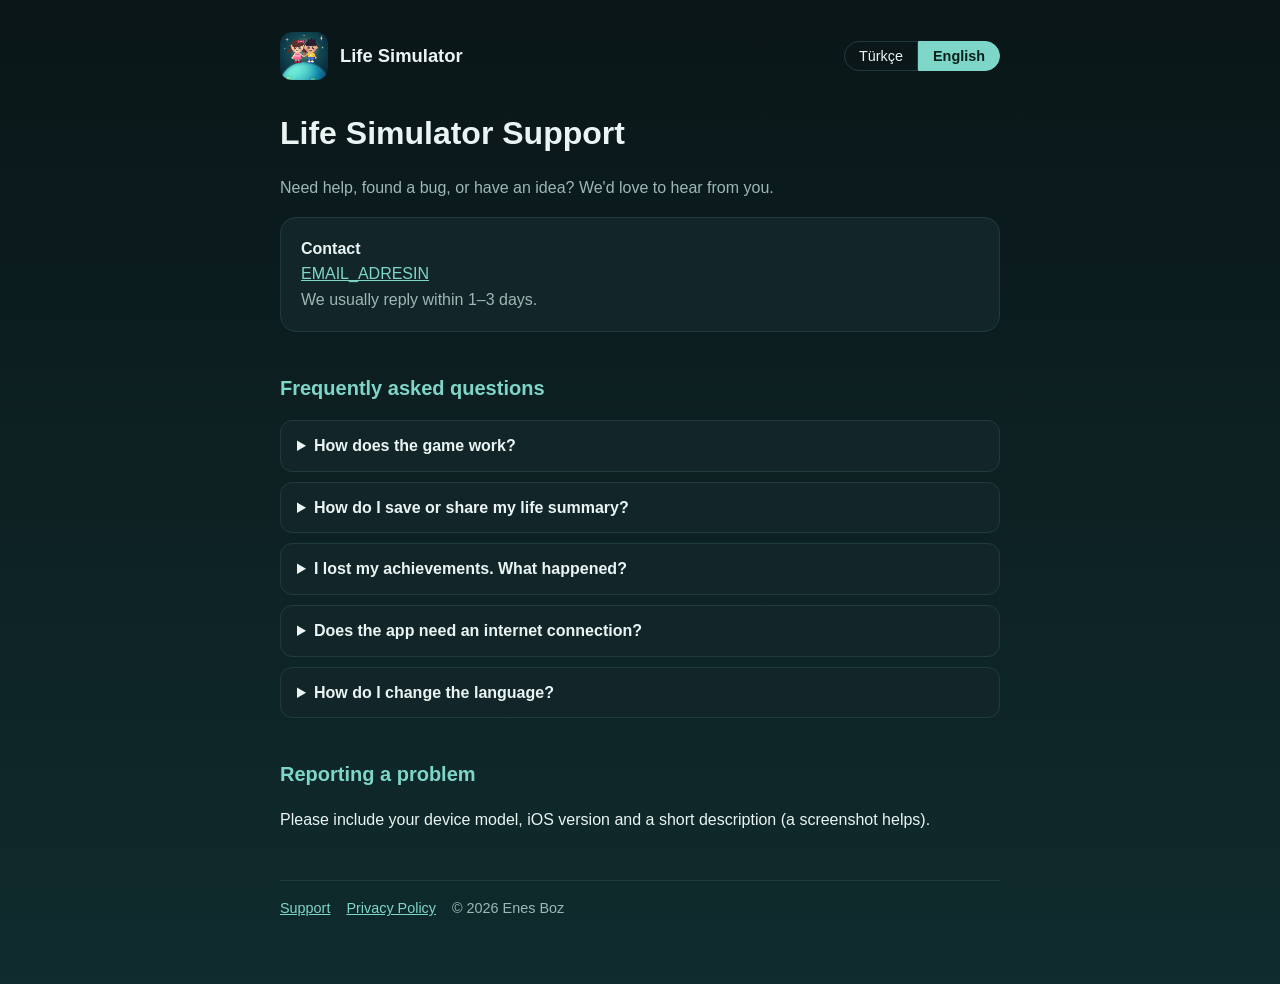
==== index.html @ 26c109a1 "Guncelleme Çar 25.11.2026 14:42" ====
<!doctype html><html lang="en"><head><meta charset="utf-8"><meta name="viewport" content="width=device-width,initial-scale=1"><link rel="stylesheet" href="style.css"><script src="lang.js"></script><title>Life Simulator – Support</title><meta name="description" content="Support for Life Simulator: Different Life"></head><body><div class="wrap"><header><div class="brand"><img src="icon.png" alt="" onerror="this.style.display=&quot;none&quot;"><span>Life Simulator</span></div><div class="lang"><button data-set="tr">Türkçe</button><button data-set="en">English</button></div></header>
<h1><span data-l="en">Life Simulator Support</span><span data-l="tr">Life Simulator Destek</span></h1>
<p class="muted"><span data-l="en">Need help, found a bug, or have an idea? We'd love to hear from you.</span><span data-l="tr">Yardıma mı ihtiyacın var, bir hata mı buldun ya da bir fikrin mi var? Bize yazabilirsin.</span></p>
<div class="card"><strong><span data-l="en">Contact</span><span data-l="tr">İletişim</span></strong><br>
<a href="mailto:EMAIL_ADRESIN">EMAIL_ADRESIN</a><br>
<span class="muted"><span data-l="en">We usually reply within 1–3 days.</span><span data-l="tr">Genellikle 1–3 gün içinde yanıt veriyoruz.</span></span></div>
<h2><span data-l="en">Frequently asked questions</span><span data-l="tr">Sık sorulan sorular</span></h2>
<details><summary><span data-l="en">How does the game work?</span><span data-l="tr">Oyun nasıl işliyor?</span></summary><p><span data-l="en">You are born in a random country, weighted by real population statistics. Your choices, relationships, careers and luck shape your life until the end.</span><span data-l="tr">Gerçek nüfus istatistiklerine göre rastgele bir ülkede doğarsın. Seçimlerin, ilişkilerin, mesleğin ve şansın hayatını sonuna kadar şekillendirir.</span></p></details>
<details><summary><span data-l="en">How do I save or share my life summary?</span><span data-l="tr">Hayat özetimi nasıl kaydeder veya paylaşırım?</span></summary><p><span data-l="en">At the end of a life, open the Life Summary screen and tap "Save as image" or "Share image". Saving needs permission to add photos to your library.</span><span data-l="tr">Hayat bittiğinde Hayat Özeti ekranında "Görsel olarak kaydet" veya "Görseli paylaş" düğmesine dokun. Kaydetmek için galeriye fotoğraf ekleme izni gerekir.</span></p></details>
<details><summary><span data-l="en">I lost my achievements. What happened?</span><span data-l="tr">Başarımlarım kayboldu, ne oldu?</span></summary><p><span data-l="en">Achievements are stored only on your device. Deleting the app or resetting the device removes them, and they cannot be restored.</span><span data-l="tr">Başarımlar yalnızca cihazında saklanır. Uygulamayı silmek veya cihazı sıfırlamak onları siler ve geri getirilemez.</span></p></details>
<details><summary><span data-l="en">Does the app need an internet connection?</span><span data-l="tr">Uygulama internet gerektiriyor mu?</span></summary><p><span data-l="en">No. The game runs fully offline.</span><span data-l="tr">Hayır, oyun tamamen çevrimdışı çalışır.</span></p></details>
<details><summary><span data-l="en">How do I change the language?</span><span data-l="tr">Dili nasıl değiştiririm?</span></summary><p><span data-l="en">Use the Türkçe / English switch on the home screen.</span><span data-l="tr">Ana ekrandaki Türkçe / English anahtarını kullan.</span></p></details>
<h2><span data-l="en">Reporting a problem</span><span data-l="tr">Sorun bildirme</span></h2>
<p><span data-l="en">Please include your device model, iOS version and a short description (a screenshot helps).</span><span data-l="tr">Lütfen cihaz modelini, iOS sürümünü ve kısa bir açıklamayı ekle (ekran görüntüsü çok yardımcı olur).</span></p>
<footer><a href="index.html"><span data-l="en">Support</span><span data-l="tr">Destek</span></a><a href="privacy.html"><span data-l="en">Privacy Policy</span><span data-l="tr">Gizlilik Politikası</span></a><span>© 2026 Enes Boz</span></footer></div></body></html>
---- style.css ----
:root{--bg:#0b1618;--card:#12262a;--text:#eaf4f2;--muted:#9db8b4;--accent:#7ed6c8;--line:#1f3b3f}
*{box-sizing:border-box}
body{margin:0;font-family:-apple-system,BlinkMacSystemFont,"Segoe UI",Roboto,Helvetica,Arial,sans-serif;background:linear-gradient(180deg,#0a1618,#123436 140%);color:var(--text);line-height:1.6;min-height:100vh}
.wrap{max-width:760px;margin:0 auto;padding:32px 20px 64px}
header{display:flex;align-items:center;justify-content:space-between;gap:12px;margin-bottom:28px}
.brand{display:flex;align-items:center;gap:12px;font-weight:700;font-size:1.15rem}
.brand img{width:48px;height:48px;border-radius:12px}
.lang button{background:transparent;color:var(--text);border:1px solid var(--line);padding:6px 14px;cursor:pointer;font-size:.9rem}
.lang button:first-child{border-radius:999px 0 0 999px}.lang button:last-child{border-radius:0 999px 999px 0}
.lang button.on{background:var(--accent);color:#06201c;border-color:var(--accent);font-weight:600}
h1{font-size:2rem;margin:.2em 0}h2{font-size:1.25rem;margin-top:2em;color:var(--accent)}
p,li{color:var(--text)}.muted{color:var(--muted)}
.card{background:var(--card);border:1px solid var(--line);border-radius:16px;padding:18px 20px;margin:14px 0}
a{color:var(--accent)}
details{background:var(--card);border:1px solid var(--line);border-radius:12px;padding:12px 16px;margin:10px 0}
summary{cursor:pointer;font-weight:600}
footer{margin-top:48px;padding-top:16px;border-top:1px solid var(--line);color:var(--muted);font-size:.9rem;display:flex;flex-wrap:wrap;gap:16px}
[data-l]{display:none}html[lang=en] [data-l=en],html[lang=tr] [data-l=tr]{display:revert}
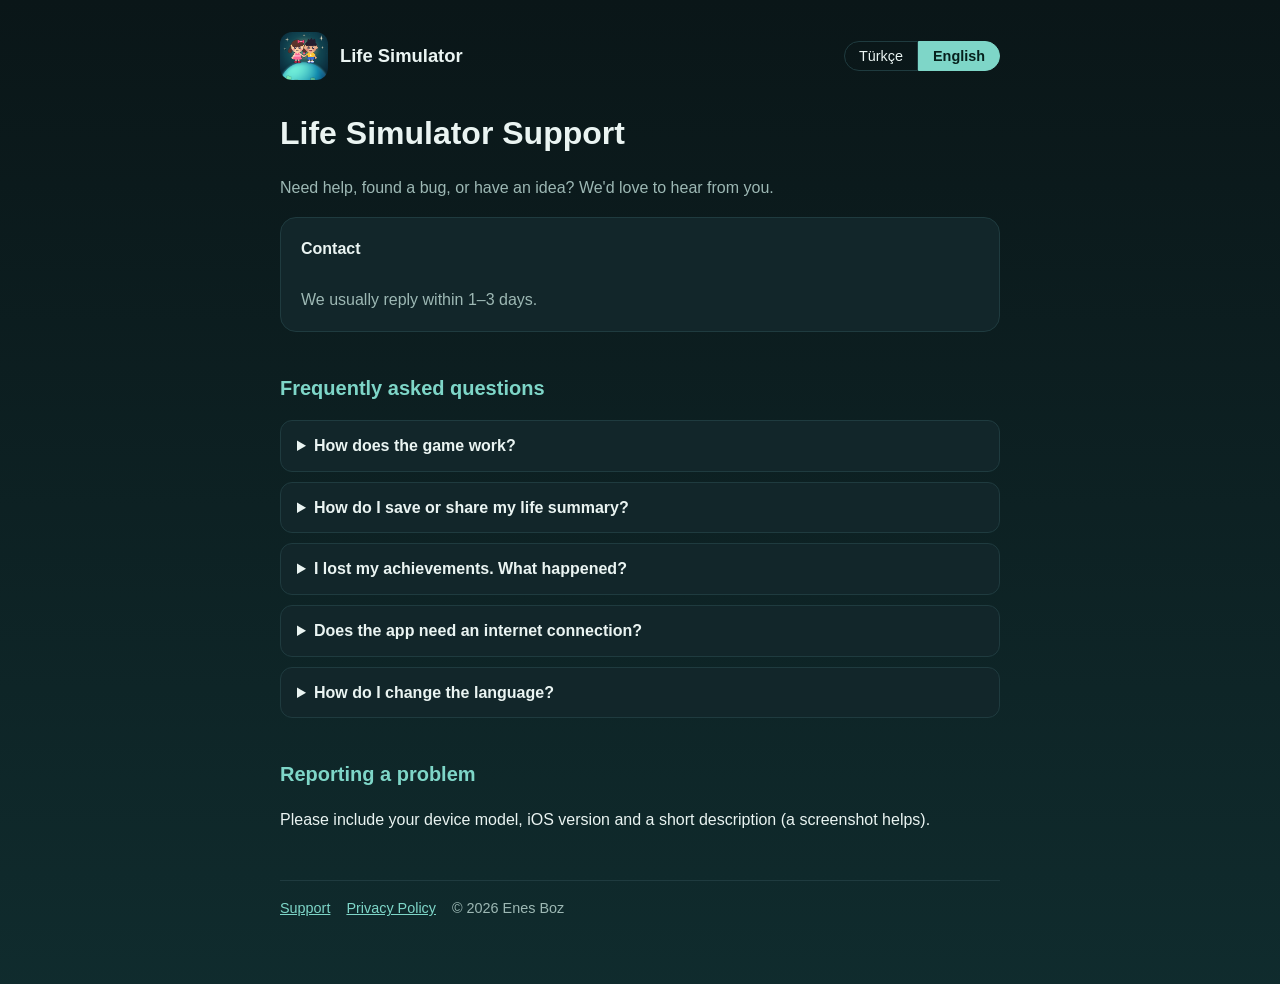
==== commit 896e99c4: "Fix email display in index.html Updated contact email display in the support section." ====
--- a/index.html
+++ b/index.html
@@ -2,7 +2,7 @@
 <h1><span data-l="en">Life Simulator Support</span><span data-l="tr">Life Simulator Destek</span></h1>
 <p class="muted"><span data-l="en">Need help, found a bug, or have an idea? We'd love to hear from you.</span><span data-l="tr">Yardıma mı ihtiyacın var, bir hata mı buldun ya da bir fikrin mi var? Bize yazabilirsin.</span></p>
 <div class="card"><strong><span data-l="en">Contact</span><span data-l="tr">İletişim</span></strong><br>
-<a href="mailto:EMAIL_ADRESIN">EMAIL_ADRESIN</a><br>
+<a href="mailto:enesboz446@gmail.com"></a><br>
 <span class="muted"><span data-l="en">We usually reply within 1–3 days.</span><span data-l="tr">Genellikle 1–3 gün içinde yanıt veriyoruz.</span></span></div>
 <h2><span data-l="en">Frequently asked questions</span><span data-l="tr">Sık sorulan sorular</span></h2>
 <details><summary><span data-l="en">How does the game work?</span><span data-l="tr">Oyun nasıl işliyor?</span></summary><p><span data-l="en">You are born in a random country, weighted by real population statistics. Your choices, relationships, careers and luck shape your life until the end.</span><span data-l="tr">Gerçek nüfus istatistiklerine göre rastgele bir ülkede doğarsın. Seçimlerin, ilişkilerin, mesleğin ve şansın hayatını sonuna kadar şekillendirir.</span></p></details>
@@ -11,5 +11,5 @@
 <details><summary><span data-l="en">Does the app need an internet connection?</span><span data-l="tr">Uygulama internet gerektiriyor mu?</span></summary><p><span data-l="en">No. The game runs fully offline.</span><span data-l="tr">Hayır, oyun tamamen çevrimdışı çalışır.</span></p></details>
 <details><summary><span data-l="en">How do I change the language?</span><span data-l="tr">Dili nasıl değiştiririm?</span></summary><p><span data-l="en">Use the Türkçe / English switch on the home screen.</span><span data-l="tr">Ana ekrandaki Türkçe / English anahtarını kullan.</span></p></details>
 <h2><span data-l="en">Reporting a problem</span><span data-l="tr">Sorun bildirme</span></h2>
-<p><span data-l="en">Please include your device model, iOS version and a short description (a screenshot helps).</span><span data-l="tr">Lütfen cihaz modelini, iOS sürümünü ve kısa bir açıklamayı ekle (ekran görüntüsü çok yardımcı olur).</span></p>
+<p><span data-l="en">Please include your device model, iOS version and a short description (a screenshot helps).</span><span data-l="tr">enesboz446@gmail.com</span></p>
 <footer><a href="index.html"><span data-l="en">Support</span><span data-l="tr">Destek</span></a><a href="privacy.html"><span data-l="en">Privacy Policy</span><span data-l="tr">Gizlilik Politikası</span></a><span>© 2026 Enes Boz</span></footer></div></body></html>
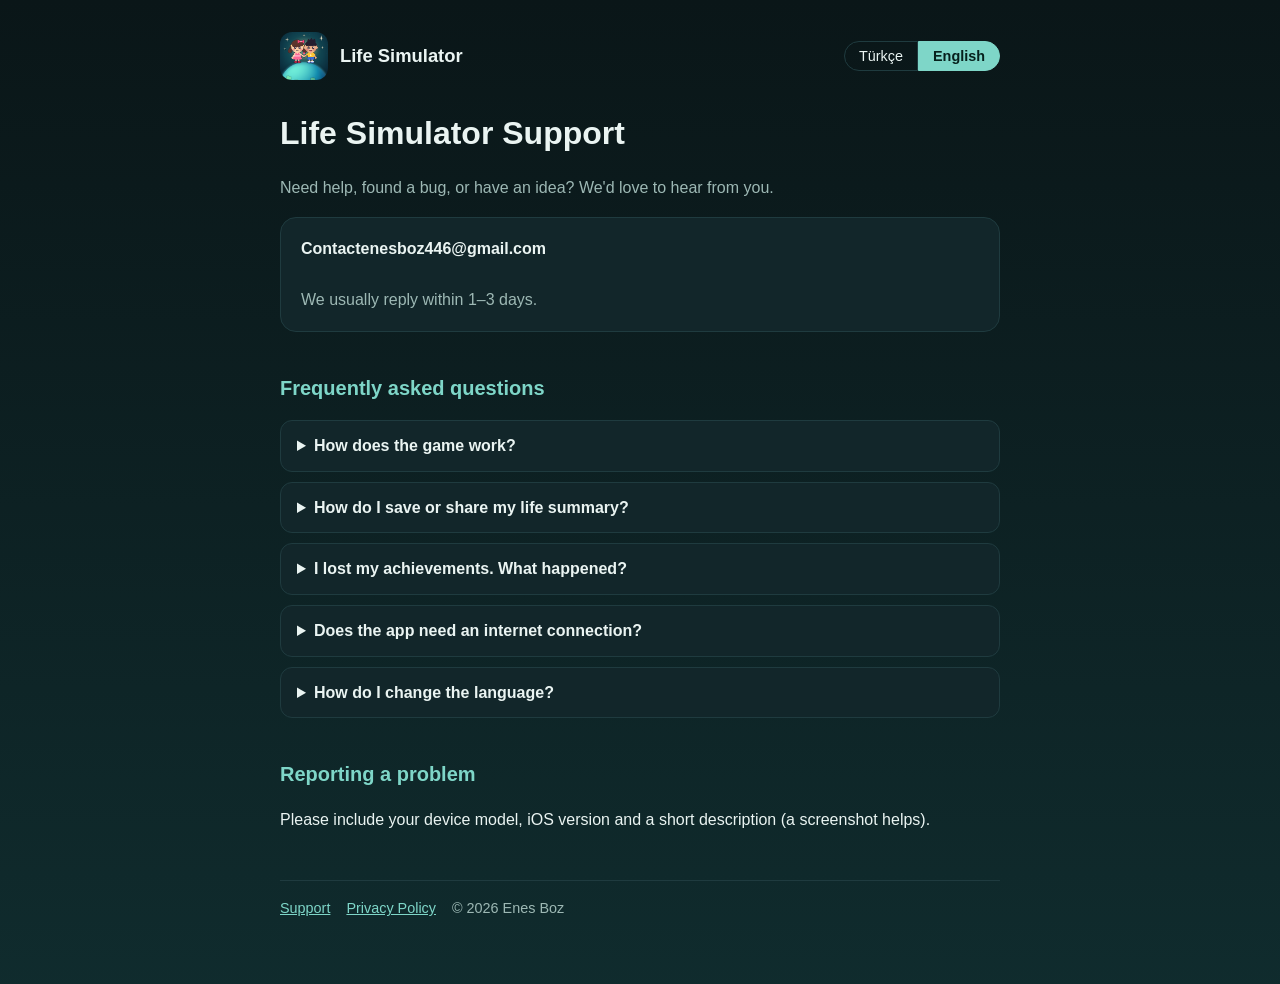
==== commit f8b5670d: "Include contact email in support section Added contact email for support inquiries." ====
--- a/index.html
+++ b/index.html
@@ -1,7 +1,7 @@
 <!doctype html><html lang="en"><head><meta charset="utf-8"><meta name="viewport" content="width=device-width,initial-scale=1"><link rel="stylesheet" href="style.css"><script src="lang.js"></script><title>Life Simulator – Support</title><meta name="description" content="Support for Life Simulator: Different Life"></head><body><div class="wrap"><header><div class="brand"><img src="icon.png" alt="" onerror="this.style.display=&quot;none&quot;"><span>Life Simulator</span></div><div class="lang"><button data-set="tr">Türkçe</button><button data-set="en">English</button></div></header>
 <h1><span data-l="en">Life Simulator Support</span><span data-l="tr">Life Simulator Destek</span></h1>
 <p class="muted"><span data-l="en">Need help, found a bug, or have an idea? We'd love to hear from you.</span><span data-l="tr">Yardıma mı ihtiyacın var, bir hata mı buldun ya da bir fikrin mi var? Bize yazabilirsin.</span></p>
-<div class="card"><strong><span data-l="en">Contact</span><span data-l="tr">İletişim</span></strong><br>
+<div class="card"><strong><span data-l="en">Contact</span><span data-l="tr">İletişim</span>enesboz446@gmail.com</strong><br>
 <a href="mailto:enesboz446@gmail.com"></a><br>
 <span class="muted"><span data-l="en">We usually reply within 1–3 days.</span><span data-l="tr">Genellikle 1–3 gün içinde yanıt veriyoruz.</span></span></div>
 <h2><span data-l="en">Frequently asked questions</span><span data-l="tr">Sık sorulan sorular</span></h2>
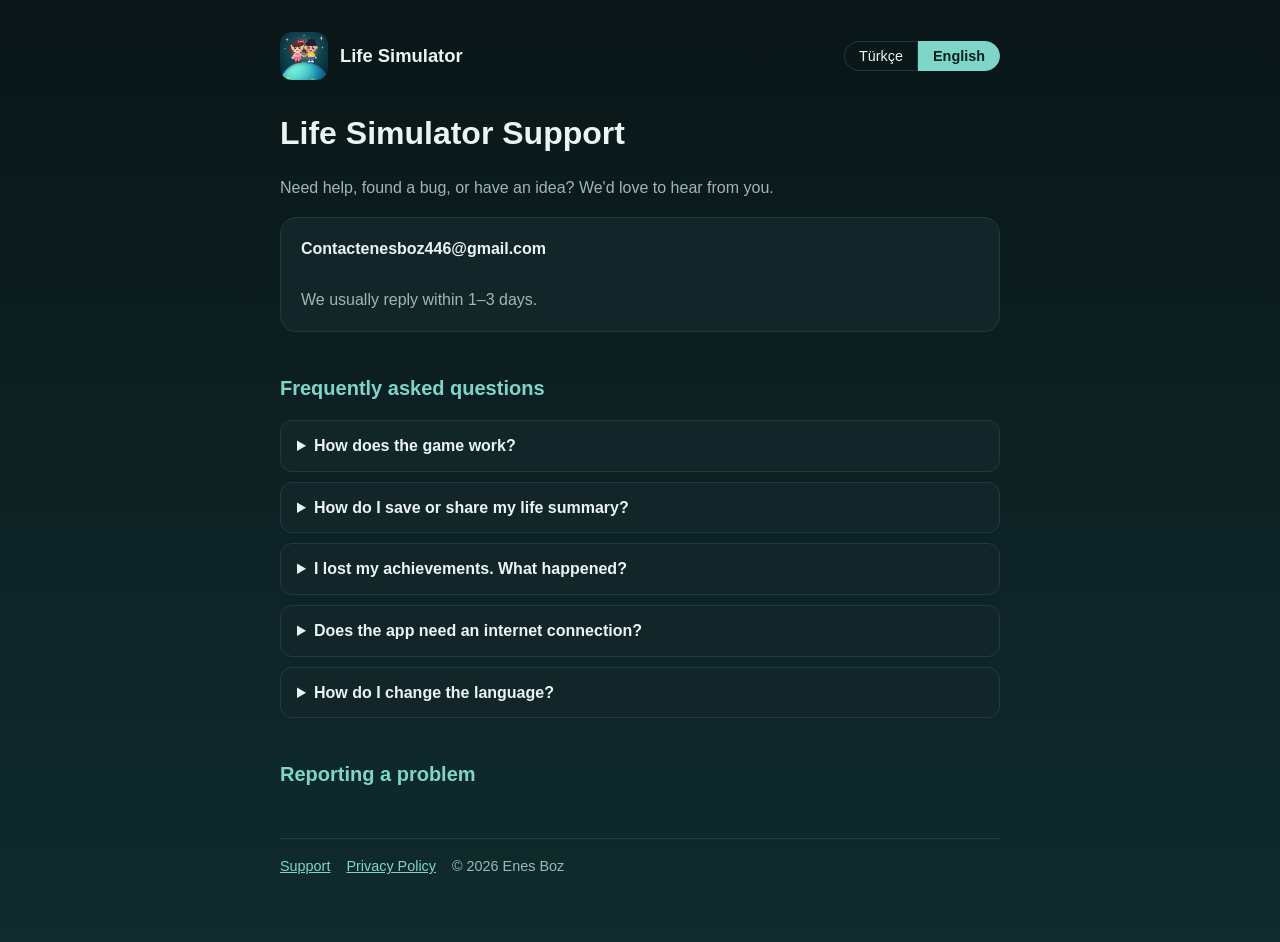
==== commit c6729fa4: "Update reporting problem instructions in index.html Removed the instruction to include device model " ====
--- a/index.html
+++ b/index.html
@@ -11,5 +11,5 @@
 <details><summary><span data-l="en">Does the app need an internet connection?</span><span data-l="tr">Uygulama internet gerektiriyor mu?</span></summary><p><span data-l="en">No. The game runs fully offline.</span><span data-l="tr">Hayır, oyun tamamen çevrimdışı çalışır.</span></p></details>
 <details><summary><span data-l="en">How do I change the language?</span><span data-l="tr">Dili nasıl değiştiririm?</span></summary><p><span data-l="en">Use the Türkçe / English switch on the home screen.</span><span data-l="tr">Ana ekrandaki Türkçe / English anahtarını kullan.</span></p></details>
 <h2><span data-l="en">Reporting a problem</span><span data-l="tr">Sorun bildirme</span></h2>
-<p><span data-l="en">Please include your device model, iOS version and a short description (a screenshot helps).</span><span data-l="tr">enesboz446@gmail.com</span></p>
+<p><span data-l="en"></span><span data-l="tr">enesboz446@gmail.com</span></p>
 <footer><a href="index.html"><span data-l="en">Support</span><span data-l="tr">Destek</span></a><a href="privacy.html"><span data-l="en">Privacy Policy</span><span data-l="tr">Gizlilik Politikası</span></a><span>© 2026 Enes Boz</span></footer></div></body></html>
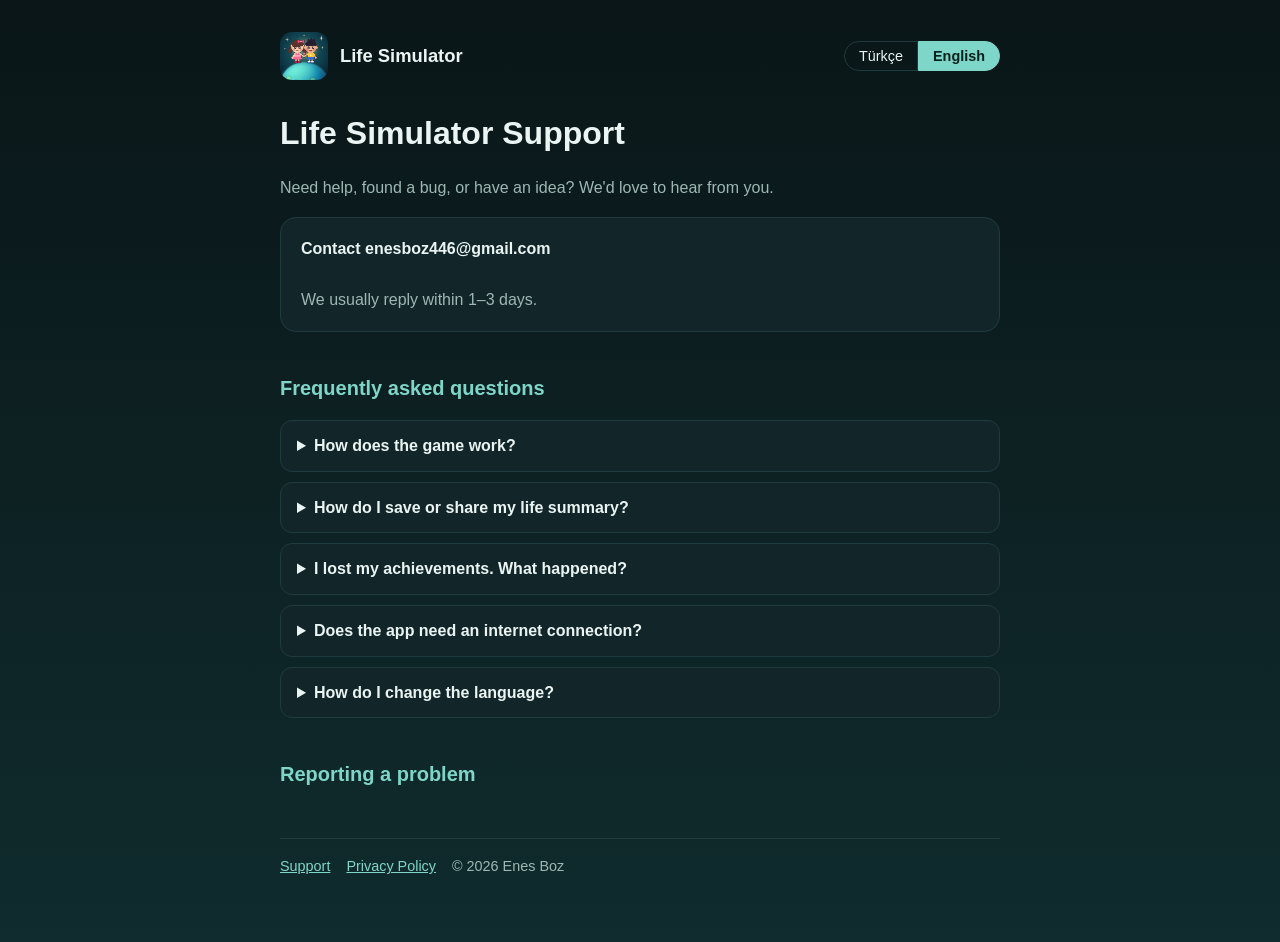
==== commit ccdb290d: "Fix contact email formatting in index.html" ====
--- a/index.html
+++ b/index.html
@@ -1,7 +1,7 @@
 <!doctype html><html lang="en"><head><meta charset="utf-8"><meta name="viewport" content="width=device-width,initial-scale=1"><link rel="stylesheet" href="style.css"><script src="lang.js"></script><title>Life Simulator – Support</title><meta name="description" content="Support for Life Simulator: Different Life"></head><body><div class="wrap"><header><div class="brand"><img src="icon.png" alt="" onerror="this.style.display=&quot;none&quot;"><span>Life Simulator</span></div><div class="lang"><button data-set="tr">Türkçe</button><button data-set="en">English</button></div></header>
 <h1><span data-l="en">Life Simulator Support</span><span data-l="tr">Life Simulator Destek</span></h1>
 <p class="muted"><span data-l="en">Need help, found a bug, or have an idea? We'd love to hear from you.</span><span data-l="tr">Yardıma mı ihtiyacın var, bir hata mı buldun ya da bir fikrin mi var? Bize yazabilirsin.</span></p>
-<div class="card"><strong><span data-l="en">Contact</span><span data-l="tr">İletişim</span>enesboz446@gmail.com</strong><br>
+<div class="card"><strong><span data-l="en">Contact</span><span data-l="tr">İletişim</span> enesboz446@gmail.com</strong><br>
 <a href="mailto:enesboz446@gmail.com"></a><br>
 <span class="muted"><span data-l="en">We usually reply within 1–3 days.</span><span data-l="tr">Genellikle 1–3 gün içinde yanıt veriyoruz.</span></span></div>
 <h2><span data-l="en">Frequently asked questions</span><span data-l="tr">Sık sorulan sorular</span></h2>
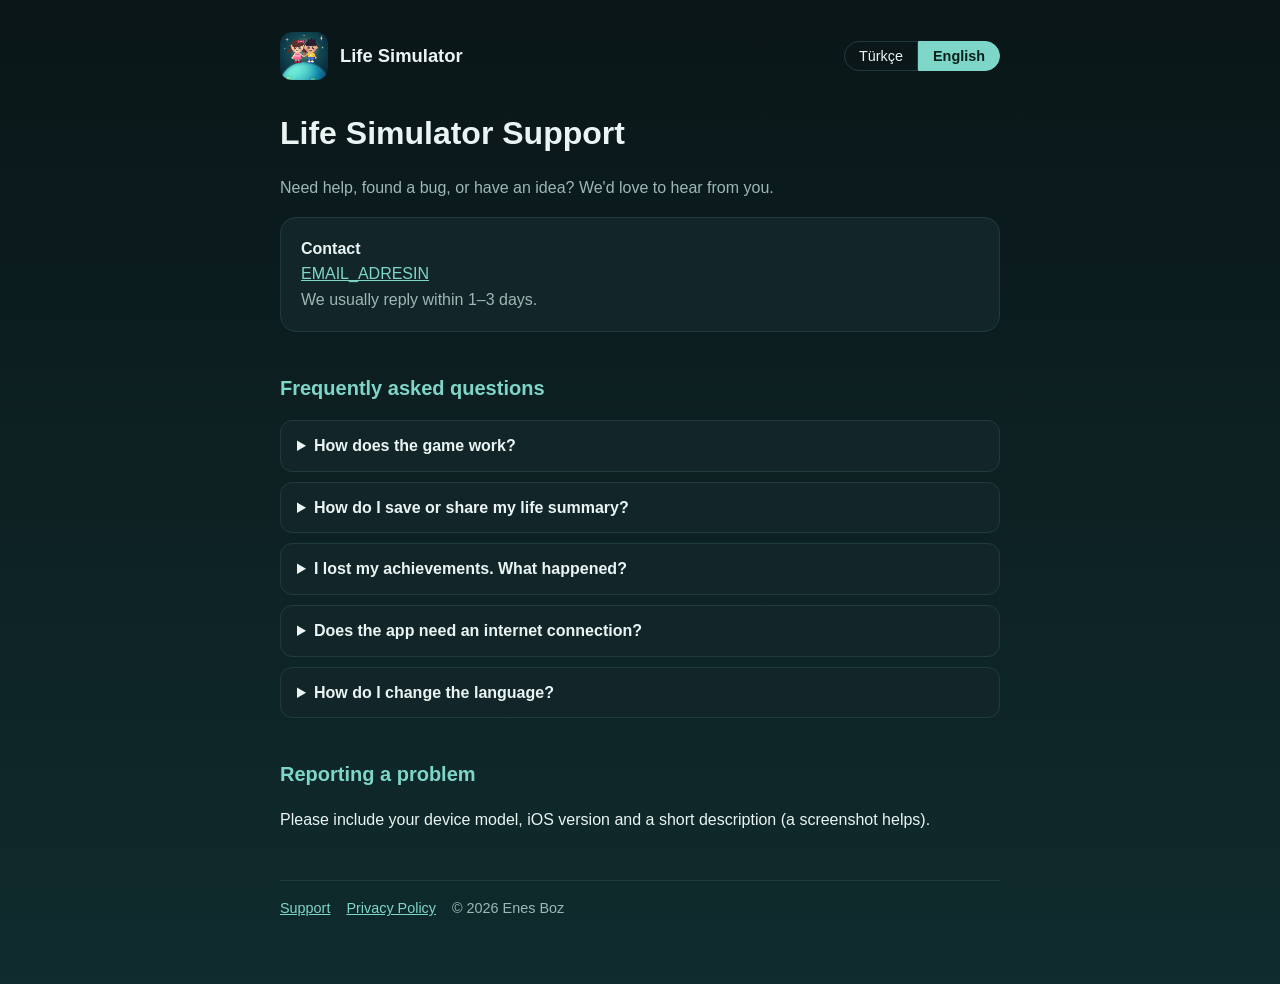
==== commit d8627a0d: "Guncelleme Çar 25.11.2026 15:44" ====
--- a/index.html
+++ b/index.html
@@ -1,8 +1,8 @@
 <!doctype html><html lang="en"><head><meta charset="utf-8"><meta name="viewport" content="width=device-width,initial-scale=1"><link rel="stylesheet" href="style.css"><script src="lang.js"></script><title>Life Simulator – Support</title><meta name="description" content="Support for Life Simulator: Different Life"></head><body><div class="wrap"><header><div class="brand"><img src="icon.png" alt="" onerror="this.style.display=&quot;none&quot;"><span>Life Simulator</span></div><div class="lang"><button data-set="tr">Türkçe</button><button data-set="en">English</button></div></header>
 <h1><span data-l="en">Life Simulator Support</span><span data-l="tr">Life Simulator Destek</span></h1>
 <p class="muted"><span data-l="en">Need help, found a bug, or have an idea? We'd love to hear from you.</span><span data-l="tr">Yardıma mı ihtiyacın var, bir hata mı buldun ya da bir fikrin mi var? Bize yazabilirsin.</span></p>
-<div class="card"><strong><span data-l="en">Contact</span><span data-l="tr">İletişim</span> enesboz446@gmail.com</strong><br>
-<a href="mailto:enesboz446@gmail.com"></a><br>
+<div class="card"><strong><span data-l="en">Contact</span><span data-l="tr">İletişim</span></strong><br>
+<a href="mailto:enesboz446@gmail.com">EMAIL_ADRESIN</a><br>
 <span class="muted"><span data-l="en">We usually reply within 1–3 days.</span><span data-l="tr">Genellikle 1–3 gün içinde yanıt veriyoruz.</span></span></div>
 <h2><span data-l="en">Frequently asked questions</span><span data-l="tr">Sık sorulan sorular</span></h2>
 <details><summary><span data-l="en">How does the game work?</span><span data-l="tr">Oyun nasıl işliyor?</span></summary><p><span data-l="en">You are born in a random country, weighted by real population statistics. Your choices, relationships, careers and luck shape your life until the end.</span><span data-l="tr">Gerçek nüfus istatistiklerine göre rastgele bir ülkede doğarsın. Seçimlerin, ilişkilerin, mesleğin ve şansın hayatını sonuna kadar şekillendirir.</span></p></details>
@@ -11,5 +11,5 @@
 <details><summary><span data-l="en">Does the app need an internet connection?</span><span data-l="tr">Uygulama internet gerektiriyor mu?</span></summary><p><span data-l="en">No. The game runs fully offline.</span><span data-l="tr">Hayır, oyun tamamen çevrimdışı çalışır.</span></p></details>
 <details><summary><span data-l="en">How do I change the language?</span><span data-l="tr">Dili nasıl değiştiririm?</span></summary><p><span data-l="en">Use the Türkçe / English switch on the home screen.</span><span data-l="tr">Ana ekrandaki Türkçe / English anahtarını kullan.</span></p></details>
 <h2><span data-l="en">Reporting a problem</span><span data-l="tr">Sorun bildirme</span></h2>
-<p><span data-l="en"></span><span data-l="tr">enesboz446@gmail.com</span></p>
+<p><span data-l="en">Please include your device model, iOS version and a short description (a screenshot helps).</span><span data-l="tr">mailto:enesboz446@gmail.com</span></p>
 <footer><a href="index.html"><span data-l="en">Support</span><span data-l="tr">Destek</span></a><a href="privacy.html"><span data-l="en">Privacy Policy</span><span data-l="tr">Gizlilik Politikası</span></a><span>© 2026 Enes Boz</span></footer></div></body></html>
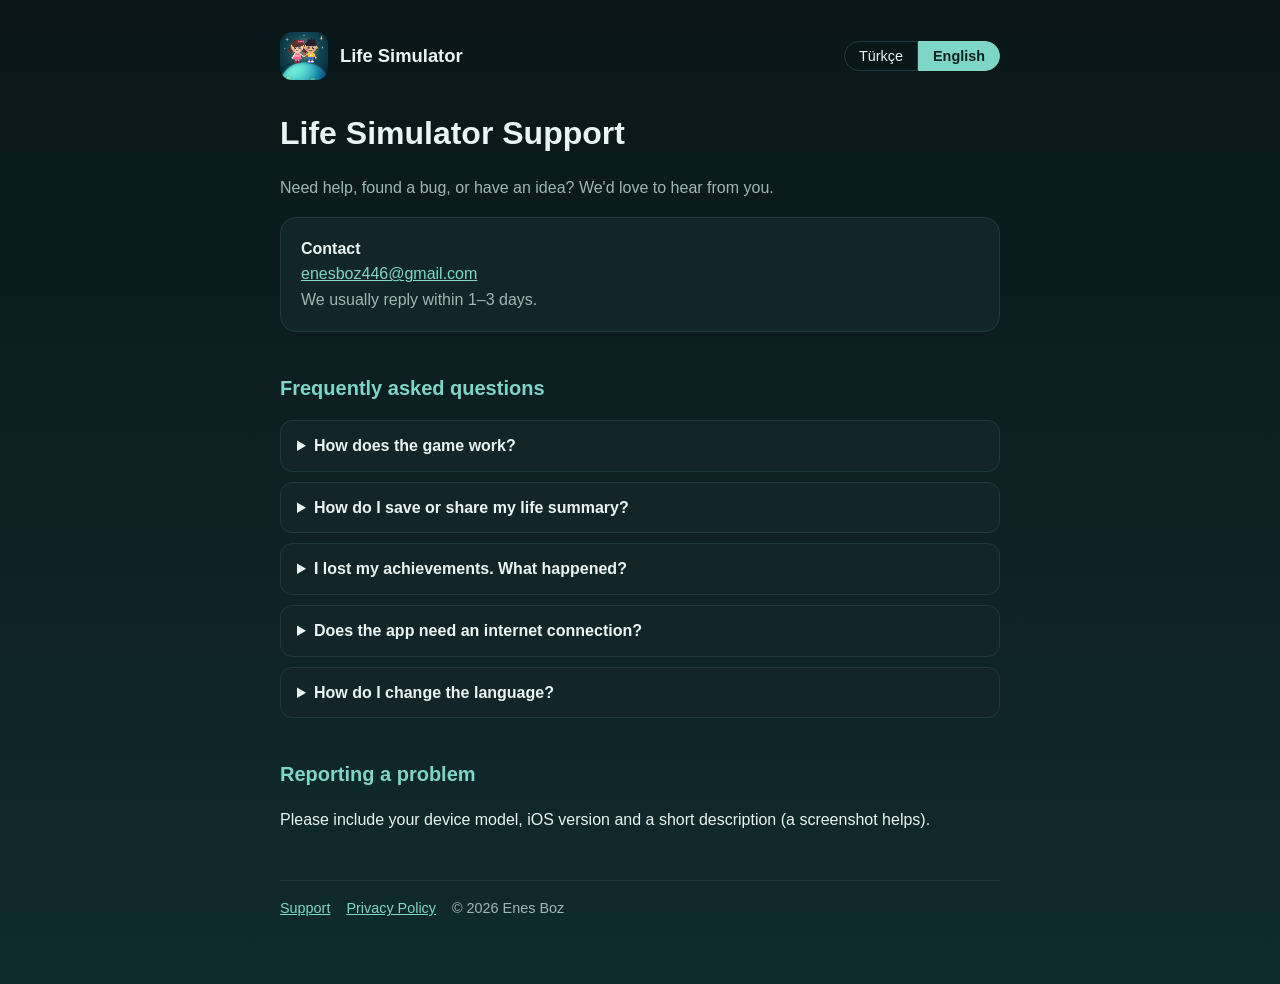
==== commit 9eb8996d: "Guncelleme Per 26.11.2026 12:12" ====
--- a/index.html
+++ b/index.html
@@ -2,7 +2,7 @@
 <h1><span data-l="en">Life Simulator Support</span><span data-l="tr">Life Simulator Destek</span></h1>
 <p class="muted"><span data-l="en">Need help, found a bug, or have an idea? We'd love to hear from you.</span><span data-l="tr">Yardıma mı ihtiyacın var, bir hata mı buldun ya da bir fikrin mi var? Bize yazabilirsin.</span></p>
 <div class="card"><strong><span data-l="en">Contact</span><span data-l="tr">İletişim</span></strong><br>
-<a href="mailto:enesboz446@gmail.com">EMAIL_ADRESIN</a><br>
+<a href="mailto:enesboz446@gmail.com">enesboz446@gmail.com</a><br>
 <span class="muted"><span data-l="en">We usually reply within 1–3 days.</span><span data-l="tr">Genellikle 1–3 gün içinde yanıt veriyoruz.</span></span></div>
 <h2><span data-l="en">Frequently asked questions</span><span data-l="tr">Sık sorulan sorular</span></h2>
 <details><summary><span data-l="en">How does the game work?</span><span data-l="tr">Oyun nasıl işliyor?</span></summary><p><span data-l="en">You are born in a random country, weighted by real population statistics. Your choices, relationships, careers and luck shape your life until the end.</span><span data-l="tr">Gerçek nüfus istatistiklerine göre rastgele bir ülkede doğarsın. Seçimlerin, ilişkilerin, mesleğin ve şansın hayatını sonuna kadar şekillendirir.</span></p></details>
@@ -11,5 +11,5 @@
 <details><summary><span data-l="en">Does the app need an internet connection?</span><span data-l="tr">Uygulama internet gerektiriyor mu?</span></summary><p><span data-l="en">No. The game runs fully offline.</span><span data-l="tr">Hayır, oyun tamamen çevrimdışı çalışır.</span></p></details>
 <details><summary><span data-l="en">How do I change the language?</span><span data-l="tr">Dili nasıl değiştiririm?</span></summary><p><span data-l="en">Use the Türkçe / English switch on the home screen.</span><span data-l="tr">Ana ekrandaki Türkçe / English anahtarını kullan.</span></p></details>
 <h2><span data-l="en">Reporting a problem</span><span data-l="tr">Sorun bildirme</span></h2>
-<p><span data-l="en">Please include your device model, iOS version and a short description (a screenshot helps).</span><span data-l="tr">mailto:enesboz446@gmail.com</span></p>
+<p><span data-l="en">Please include your device model, iOS version and a short description (a screenshot helps).</span><span data-l="tr">Lütfen cihaz modelini, iOS sürümünü ve kısa bir açıklamayı ekle (ekran görüntüsü yardımcı olur).</span></p>
 <footer><a href="index.html"><span data-l="en">Support</span><span data-l="tr">Destek</span></a><a href="privacy.html"><span data-l="en">Privacy Policy</span><span data-l="tr">Gizlilik Politikası</span></a><span>© 2026 Enes Boz</span></footer></div></body></html>
